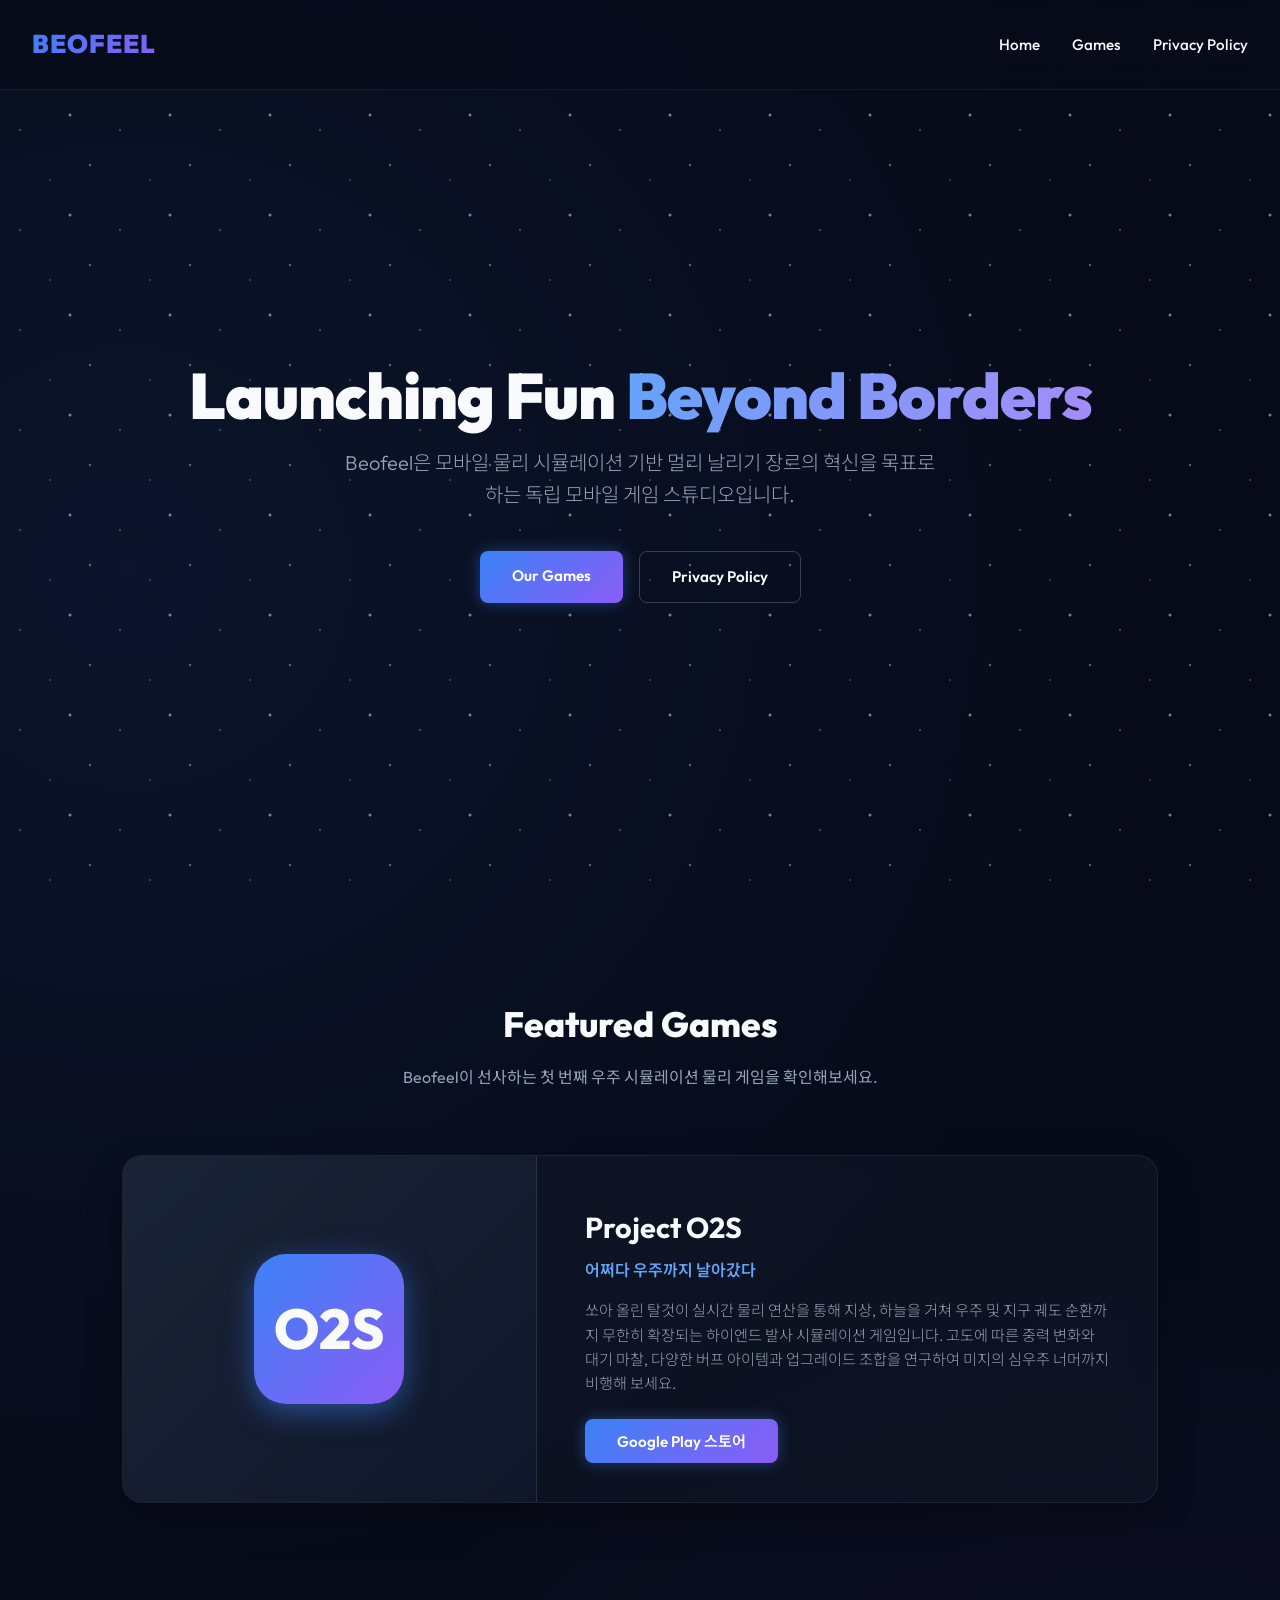
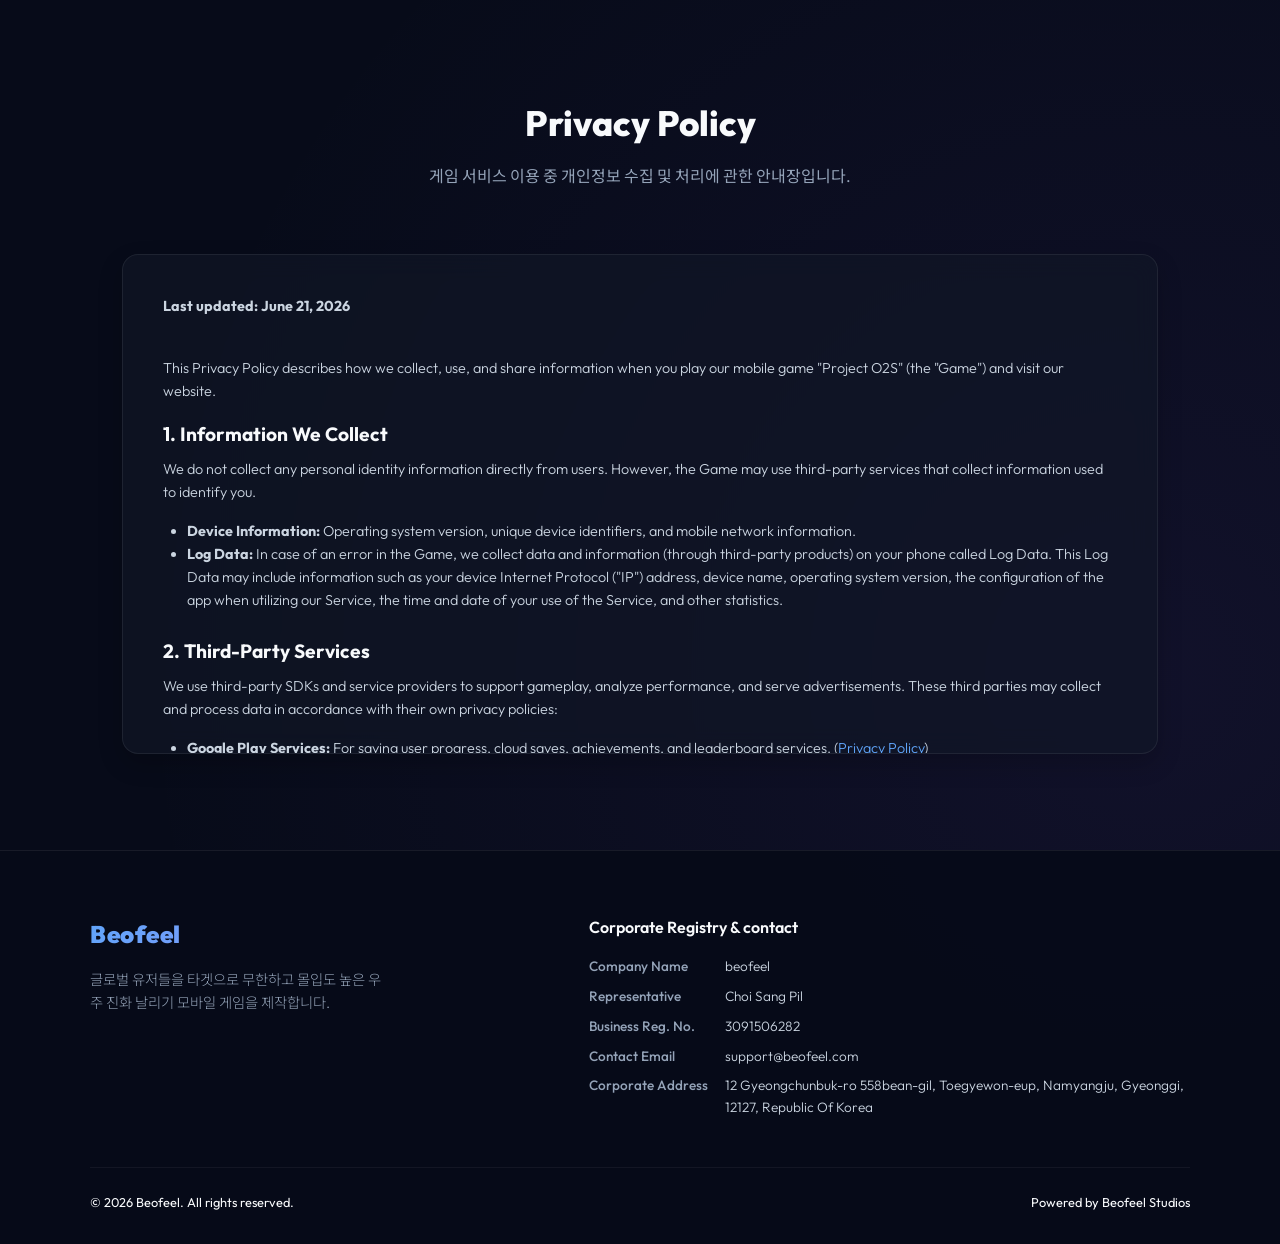
==== index.html @ fdde5805 "Add files via upload" ====
<!DOCTYPE html>
<html lang="ko">

<head>
  <meta charset="UTF-8">
  <meta name="viewport" content="width=device-width, initial-scale=1.0">
  <title>Beofeel - Official Website</title>
  <!-- SEO Meta Tags -->
  <meta name="description"
    content="Beofeel is an independent mobile game development studio creating high-quality, physics-based cosmic launcher games. Flagship game: Project O2S.">
  <meta name="keywords" content="Beofeel, Project O2S, Mobile Games, Indie Game, Space Launcher, Game Development">
  <meta name="author" content="Beofeel">

  <!-- Google Search Console Verification (Replace the content value with your token) -->
  <meta name="google-site-verification" content="2LJLFTv5JJKiCKCqfgZTxU7HLUXXYunIKcqhCmyqXU4" />
  <!-- Fonts: Outfit & Noto Sans KR -->
  <link rel="preconnect" href="https://fonts.googleapis.com">
  <link rel="preconnect" href="https://fonts.gstatic.com" crossorigin>
  <link
    href="https://fonts.googleapis.com/css2?family=Noto+Sans+KR:wght@300;400;500;700&family=Outfit:wght@400;600;700;900&display=swap"
    rel="stylesheet">

  <style>
    :root {
      --bg-dark: #070b19;
      --card-bg: rgba(17, 24, 39, 0.65);
      --accent-primary: #3b82f6;
      --accent-secondary: #8b5cf6;
      --text-white: #f8fafc;
      --text-gray: #94a3b8;
      --neon-glow: 0 0 15px rgba(59, 130, 246, 0.4);
      --border-light: rgba(255, 255, 255, 0.07);
    }

    * {
      box-sizing: border-box;
      margin: 0;
      padding: 0;
    }

    html {
      scroll-behavior: smooth;
    }

    body {
      font-family: 'Outfit', 'Noto Sans KR', sans-serif;
      background-color: var(--bg-dark);
      color: var(--text-white);
      line-height: 1.6;
      overflow-x: hidden;
      background-image:
        radial-gradient(circle at 10% 20%, rgba(59, 130, 246, 0.08) 0%, transparent 40%),
        radial-gradient(circle at 90% 80%, rgba(139, 92, 246, 0.08) 0%, transparent 40%);
    }

    /* Cosmic background star elements */
    .space-background {
      position: fixed;
      top: 0;
      left: 0;
      width: 100%;
      height: 100%;
      z-index: -1;
      opacity: 0.6;
      pointer-events: none;
    }

    .stars {
      background: transparent url('data:image/svg+xml;utf8,<svg xmlns="http://www.w3.org/2000/svg" width="100" height="100" viewBox="0 0 100 100"><circle cx="20" cy="30" r="1" fill="white" opacity="0.5"/><circle cx="70" cy="15" r="1.5" fill="white" opacity="0.8"/><circle cx="50" cy="80" r="1" fill="white" opacity="0.4"/><circle cx="90" cy="65" r="1.2" fill="white" opacity="0.6"/></svg>') repeat;
      width: 100%;
      height: 100%;
      position: absolute;
    }

    /* Navigation Bar */
    nav {
      position: fixed;
      top: 0;
      left: 0;
      width: 100%;
      padding: 1.5rem 2rem;
      display: flex;
      justify-content: space-between;
      align-items: center;
      background: rgba(7, 11, 25, 0.8);
      backdrop-filter: blur(12px);
      border-bottom: 1px solid var(--border-light);
      z-index: 100;
    }

    nav .logo {
      font-size: 1.6rem;
      font-weight: 900;
      letter-spacing: 1px;
      background: linear-gradient(135deg, #3b82f6 0%, #8b5cf6 100%);
      -webkit-background-clip: text;
      -webkit-text-fill-color: transparent;
    }

    nav ul {
      display: flex;
      list-style: none;
      gap: 2rem;
    }

    nav ul a {
      color: var(--text-white);
      text-decoration: none;
      font-size: 0.95rem;
      font-weight: 500;
      transition: color 0.3s ease;
    }

    nav ul a:hover {
      color: var(--accent-primary);
    }

    /* Hero Section */
    section.hero {
      min-height: 100vh;
      display: flex;
      flex-direction: column;
      justify-content: center;
      align-items: center;
      text-align: center;
      padding: 6rem 2rem 2rem 2rem;
      position: relative;
    }

    .hero-title {
      font-size: 4rem;
      font-weight: 900;
      letter-spacing: -1px;
      margin-bottom: 1rem;
      line-height: 1.1;
      animation: fadeInDown 1s ease;
    }

    .hero-title span {
      background: linear-gradient(135deg, #60a5fa 0%, #a78bfa 100%);
      -webkit-background-clip: text;
      -webkit-text-fill-color: transparent;
    }

    .hero-subtitle {
      font-size: 1.25rem;
      color: var(--text-gray);
      max-width: 600px;
      margin-bottom: 2.5rem;
      font-weight: 300;
      animation: fadeInUp 1s ease 0.2s both;
    }

    .hero-buttons {
      display: flex;
      gap: 1rem;
      animation: fadeInUp 1s ease 0.4s both;
    }

    .btn {
      padding: 0.8rem 2rem;
      font-family: inherit;
      font-size: 0.95rem;
      font-weight: 600;
      text-decoration: none;
      border-radius: 8px;
      transition: all 0.3s cubic-bezier(0.4, 0, 0.2, 1);
    }

    .btn-primary {
      background: linear-gradient(135deg, #3b82f6 0%, #8b5cf6 100%);
      color: white;
      box-shadow: var(--neon-glow);
    }

    .btn-primary:hover {
      transform: translateY(-2px);
      box-shadow: 0 0 25px rgba(59, 130, 246, 0.6);
    }

    .btn-secondary {
      background: transparent;
      border: 1px solid rgba(255, 255, 255, 0.2);
      color: var(--text-white);
    }

    .btn-secondary:hover {
      background: rgba(255, 255, 255, 0.05);
      border-color: var(--text-white);
      transform: translateY(-2px);
    }

    /* Content Layout styling */
    .section-container {
      width: 100%;
      max-width: 1100px;
      margin: 0 auto;
      padding: 6rem 2rem;
    }

    .section-header {
      text-align: center;
      margin-bottom: 4rem;
    }

    .section-header h2 {
      font-size: 2.2rem;
      font-weight: 800;
      margin-bottom: 0.8rem;
    }

    .section-header p {
      color: var(--text-gray);
      font-size: 1rem;
    }

    /* Games Section Details */
    .games-grid {
      display: grid;
      grid-template-columns: 1fr;
      gap: 3rem;
    }

    .game-card {
      background: var(--card-bg);
      backdrop-filter: blur(12px);
      border: 1px solid var(--border-light);
      border-radius: 20px;
      overflow: hidden;
      display: flex;
      flex-direction: row;
      box-shadow: 0 15px 35px rgba(0, 0, 0, 0.3);
      transition: transform 0.3s ease;
    }

    .game-card:hover {
      transform: translateY(-5px);
    }

    @media (max-width: 768px) {
      .game-card {
        flex-direction: column;
      }
    }

    .game-image {
      flex: 0 0 40%;
      background: linear-gradient(135deg, rgba(30, 41, 59, 0.8) 0%, rgba(15, 23, 42, 0.9) 100%);
      display: flex;
      justify-content: center;
      align-items: center;
      padding: 3rem;
      position: relative;
      border-right: 1px solid var(--border-light);
    }

    .game-icon-placeholder {
      width: 150px;
      height: 150px;
      background: linear-gradient(135deg, #3b82f6 0%, #8b5cf6 100%);
      border-radius: 32px;
      display: flex;
      justify-content: center;
      align-items: center;
      font-size: 3.5rem;
      font-weight: 800;
      box-shadow: 0 8px 30px rgba(59, 130, 246, 0.5);
    }

    .game-details {
      flex: 1;
      padding: 3rem;
      display: flex;
      flex-direction: column;
      justify-content: center;
    }

    .game-details h3 {
      font-size: 1.8rem;
      font-weight: 700;
      margin-bottom: 0.5rem;
    }

    .game-tagline {
      color: #60a5fa;
      font-weight: 600;
      margin-bottom: 1rem;
    }

    .game-description {
      color: var(--text-gray);
      font-size: 0.95rem;
      margin-bottom: 2rem;
      font-weight: 300;
    }

    /* Privacy Policy Content box */
    .privacy-box {
      background: var(--card-bg);
      backdrop-filter: blur(12px);
      border: 1px solid var(--border-light);
      border-radius: 16px;
      padding: 2.5rem;
      max-height: 500px;
      overflow-y: auto;
      font-family: inherit;
      font-size: 0.9rem;
      color: #cbd5e1;
      box-shadow: 0 10px 25px rgba(0, 0, 0, 0.2);
    }

    .privacy-box h3 {
      font-size: 1.2rem;
      margin: 1.5rem 0 0.5rem 0;
      color: var(--text-white);
    }

    .privacy-box h3:first-of-type {
      margin-top: 0;
    }

    .privacy-box p {
      margin-bottom: 1rem;
      font-weight: 300;
    }

    .privacy-box ul {
      margin: 0 0 1rem 1.5rem;
      font-weight: 300;
    }

    /* Footer / Business Details */
    footer {
      background: rgba(7, 11, 25, 0.95);
      border-top: 1px solid var(--border-light);
      padding: 4rem 2rem 2rem 2rem;
      margin-top: auto;
    }

    .footer-content {
      max-width: 1100px;
      margin: 0 auto;
      display: grid;
      grid-template-columns: 1.5fr 2fr;
      gap: 3rem;
      margin-bottom: 3rem;
    }

    @media (max-width: 768px) {
      .footer-content {
        grid-template-columns: 1fr;
        gap: 2rem;
      }
    }

    .footer-brand h4 {
      font-size: 1.5rem;
      font-weight: 900;
      letter-spacing: 0.5px;
      background: linear-gradient(135deg, #60a5fa 0%, #a78bfa 100%);
      -webkit-background-clip: text;
      -webkit-text-fill-color: transparent;
      margin-bottom: 1rem;
    }

    .footer-brand p {
      color: var(--text-gray);
      font-size: 0.9rem;
      font-weight: 300;
      max-width: 300px;
    }

    .footer-info {
      display: flex;
      flex-direction: column;
      gap: 0.8rem;
    }

    .footer-info h5 {
      font-size: 1rem;
      font-weight: 600;
      color: var(--text-white);
      margin-bottom: 0.2rem;
    }

    .info-grid {
      display: grid;
      grid-template-columns: 120px 1fr;
      gap: 0.5rem 1rem;
      font-size: 0.85rem;
    }

    .info-label {
      color: var(--text-gray);
      font-weight: 500;
    }

    .info-value {
      color: #cbd5e1;
      font-weight: 300;
    }

    .footer-bottom {
      max-width: 1100px;
      margin: 0 auto;
      border-top: 1px solid rgba(255, 255, 255, 0.05);
      padding-top: 1.5rem;
      display: flex;
      justify-content: space-between;
      align-items: center;
      font-size: 0.8rem;
      color: var(--text-muted);
    }

    @media (max-width: 480px) {
      .footer-bottom {
        flex-direction: column;
        gap: 1rem;
        text-align: center;
      }
    }

    /* Keyframe Animations */
    @keyframes fadeInDown {
      from {
        opacity: 0;
        transform: translateY(-20px);
      }

      to {
        opacity: 1;
        transform: translateY(0);
      }
    }

    @keyframes fadeInUp {
      from {
        opacity: 0;
        transform: translateY(20px);
      }

      to {
        opacity: 1;
        transform: translateY(0);
      }
    }
  </style>
</head>

<body>

  <!-- Star Background Layer -->
  <div class="space-background">
    <div class="stars"></div>
  </div>

  <!-- Header Navigation -->
  <nav>
    <div class="logo">BEOFEEL</div>
    <ul>
      <li><a href="#">Home</a></li>
      <li><a href="#games">Games</a></li>
      <li><a href="#privacy">Privacy Policy</a></li>
    </ul>
  </nav>

  <!-- Hero Header -->
  <section class="hero">
    <h2 class="hero-title">Launching Fun <span>Beyond Borders</span></h2>
    <p class="hero-subtitle">Beofeel은 모바일 물리 시뮬레이션 기반 멀리 날리기 장르의 혁신을 목표로 하는 독립 모바일 게임 스튜디오입니다.</p>
    <div class="hero-buttons">
      <a href="#games" class="btn btn-primary">Our Games</a>
      <a href="#privacy" class="btn btn-secondary">Privacy Policy</a>
    </div>
  </section>

  <!-- Section 1: Games Showcase -->
  <section id="games" class="section-container">
    <div class="section-header">
      <h2>Featured Games</h2>
      <p>Beofeel이 선사하는 첫 번째 우주 시뮬레이션 물리 게임을 확인해보세요.</p>
    </div>

    <div class="games-grid">
      <!-- Game Card 1: Project O2S -->
      <div class="game-card">
        <div class="game-image">
          <div class="game-icon-placeholder">O2S</div>
        </div>
        <div class="game-details">
          <h3>Project O2S</h3>
          <p class="game-tagline">어쩌다 우주까지 날아갔다</p>
          <p class="game-description">
            쏘아 올린 탈것이 실시간 물리 연산을 통해 지상, 하늘을 거쳐 우주 및 지구 궤도 순환까지 무한히 확장되는 하이엔드 발사 시뮬레이션 게임입니다. 고도에 따른 중력 변화와 대기 마찰, 다양한 버프
            아이템과 업그레이드 조합을 연구하여 미지의 심우주 너머까지 비행해 보세요.
          </p>
          <div>
            <a href="#" class="btn btn-primary" onclick="alert('정식 출시 심사 중입니다.'); return false;">Google Play 스토어</a>
          </div>
        </div>
      </div>
    </div>
  </section>

  <!-- Section 2: Privacy Policy -->
  <section id="privacy" class="section-container">
    <div class="section-header">
      <h2>Privacy Policy</h2>
      <p>게임 서비스 이용 중 개인정보 수집 및 처리에 관한 안내장입니다.</p>
    </div>

    <div class="privacy-box">
      <p><strong>Last updated: June 21, 2026</strong></p>
      <br>
      <p>This Privacy Policy describes how we collect, use, and share information when you play our mobile game "Project
        O2S" (the "Game") and visit our website.</p>

      <h3>1. Information We Collect</h3>
      <p>We do not collect any personal identity information directly from users. However, the Game may use third-party
        services that collect information used to identify you.</p>
      <ul>
        <li><strong>Device Information:</strong> Operating system version, unique device identifiers, and mobile network
          information.</li>
        <li><strong>Log Data:</strong> In case of an error in the Game, we collect data and information (through
          third-party products) on your phone called Log Data. This Log Data may include information such as your device
          Internet Protocol ("IP") address, device name, operating system version, the configuration of the app when
          utilizing our Service, the time and date of your use of the Service, and other statistics.</li>
      </ul>

      <h3>2. Third-Party Services</h3>
      <p>We use third-party SDKs and service providers to support gameplay, analyze performance, and serve
        advertisements. These third parties may collect and process data in accordance with their own privacy policies:
      </p>
      <ul>
        <li><strong>Google Play Services:</strong> For saving user progress, cloud saves, achievements, and leaderboard
          services. (<a href="https://policies.google.com/privacy" target="_blank" style="color: #60a5fa;">Privacy
            Policy</a>)</li>
        <li><strong>Google AdMob:</strong> For serving relevant advertisements and monetization. AdMob collects device
          advertising identifiers (such as Google Advertising ID) to customize ads. (<a
            href="https://policies.google.com/technologies/ads" target="_blank" style="color: #60a5fa;">Privacy
            Policy</a>)</li>
      </ul>

      <h3>3. Cookies</h3>
      <p>Cookies are files with a small amount of data that are commonly used as anonymous unique identifiers. These are
        sent to your browser from the websites that you visit and are stored on your device's internal memory. The Game
        does not use these "cookies" explicitly. However, the Game may use third-party code and libraries that use
        "cookies" to collect information and improve their services.</p>

      <h3>4. Children’s Privacy</h3>
      <p>These Services do not address anyone under the age of 13. We do not knowingly collect personally identifiable
        information from children under 13 years of age. In the case we discover that a child under 13 has provided us
        with personal information, we immediately delete this from our servers. If you are a parent or guardian and you
        are aware that your child has provided us with personal information, please contact us so that we will be able
        to do the necessary actions.</p>

      <h3>5. Security</h3>
      <p>We value your trust in providing us your Information, thus we are striving to use commercially acceptable means
        of protecting it. But remember that no method of transmission over the internet, or method of electronic storage
        is 100% secure and reliable, and we cannot guarantee its absolute security.</p>

      <h3>6. Changes to This Privacy Policy</h3>
      <p>We may update our Privacy Policy from time to time. Thus, you are advised to review this page periodically for
        any changes. We will notify you of any changes by posting the new Privacy Policy on this page.</p>

      <h3>7. Contact Us</h3>
      <p>If you have any questions or suggestions about our Privacy Policy, do not hesitate to contact us at:</p>
      <p>Email: <strong>support@beofeel.com</strong></p>
    </div>
  </section>

  <!-- Footer containing the verified organization details -->
  <footer>
    <div class="footer-content">
      <div class="footer-brand">
        <h4>Beofeel</h4>
        <p>글로벌 유저들을 타겟으로 무한하고 몰입도 높은 우주 진화 날리기 모바일 게임을 제작합니다.</p>
      </div>
      <div class="footer-info">
        <h5>Corporate Registry & contact</h5>
        <div class="info-grid">
          <div class="info-label">Company Name</div>
          <div class="info-value">beofeel</div>

          <div class="info-label">Representative</div>
          <div class="info-value">Choi Sang Pil</div>

          <div class="info-label">Business Reg. No.</div>
          <div class="info-value">3091506282</div>

          <div class="info-label">Contact Email</div>
          <div class="info-value">support@beofeel.com</div>

          <div class="info-label">Corporate Address</div>
          <div class="info-value">12 Gyeongchunbuk-ro 558bean-gil, Toegyewon-eup, Namyangju, Gyeonggi, 12127, Republic
            Of Korea</div>
        </div>
      </div>
    </div>
    <div class="footer-bottom">
      <p>© 2026 Beofeel. All rights reserved.</p>
      <p>Powered by Beofeel Studios</p>
    </div>
  </footer>

</body>

</html>
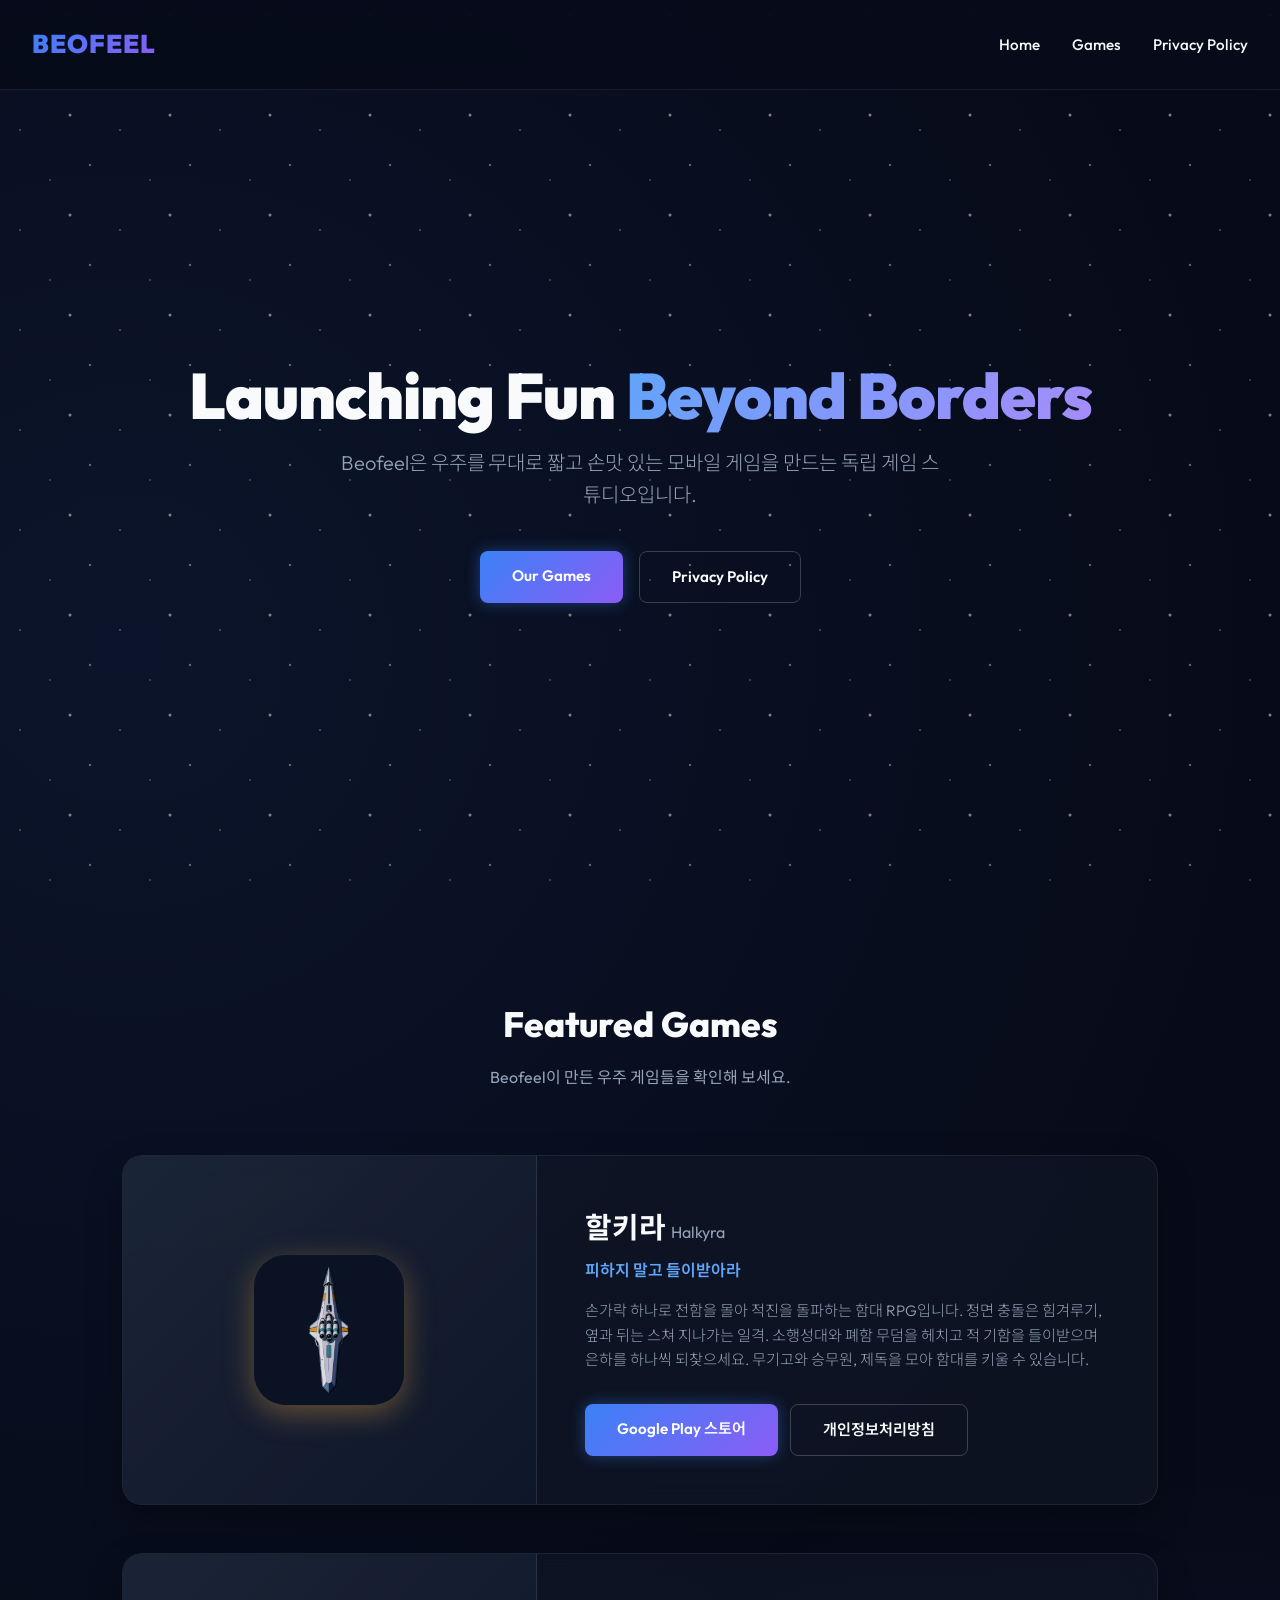
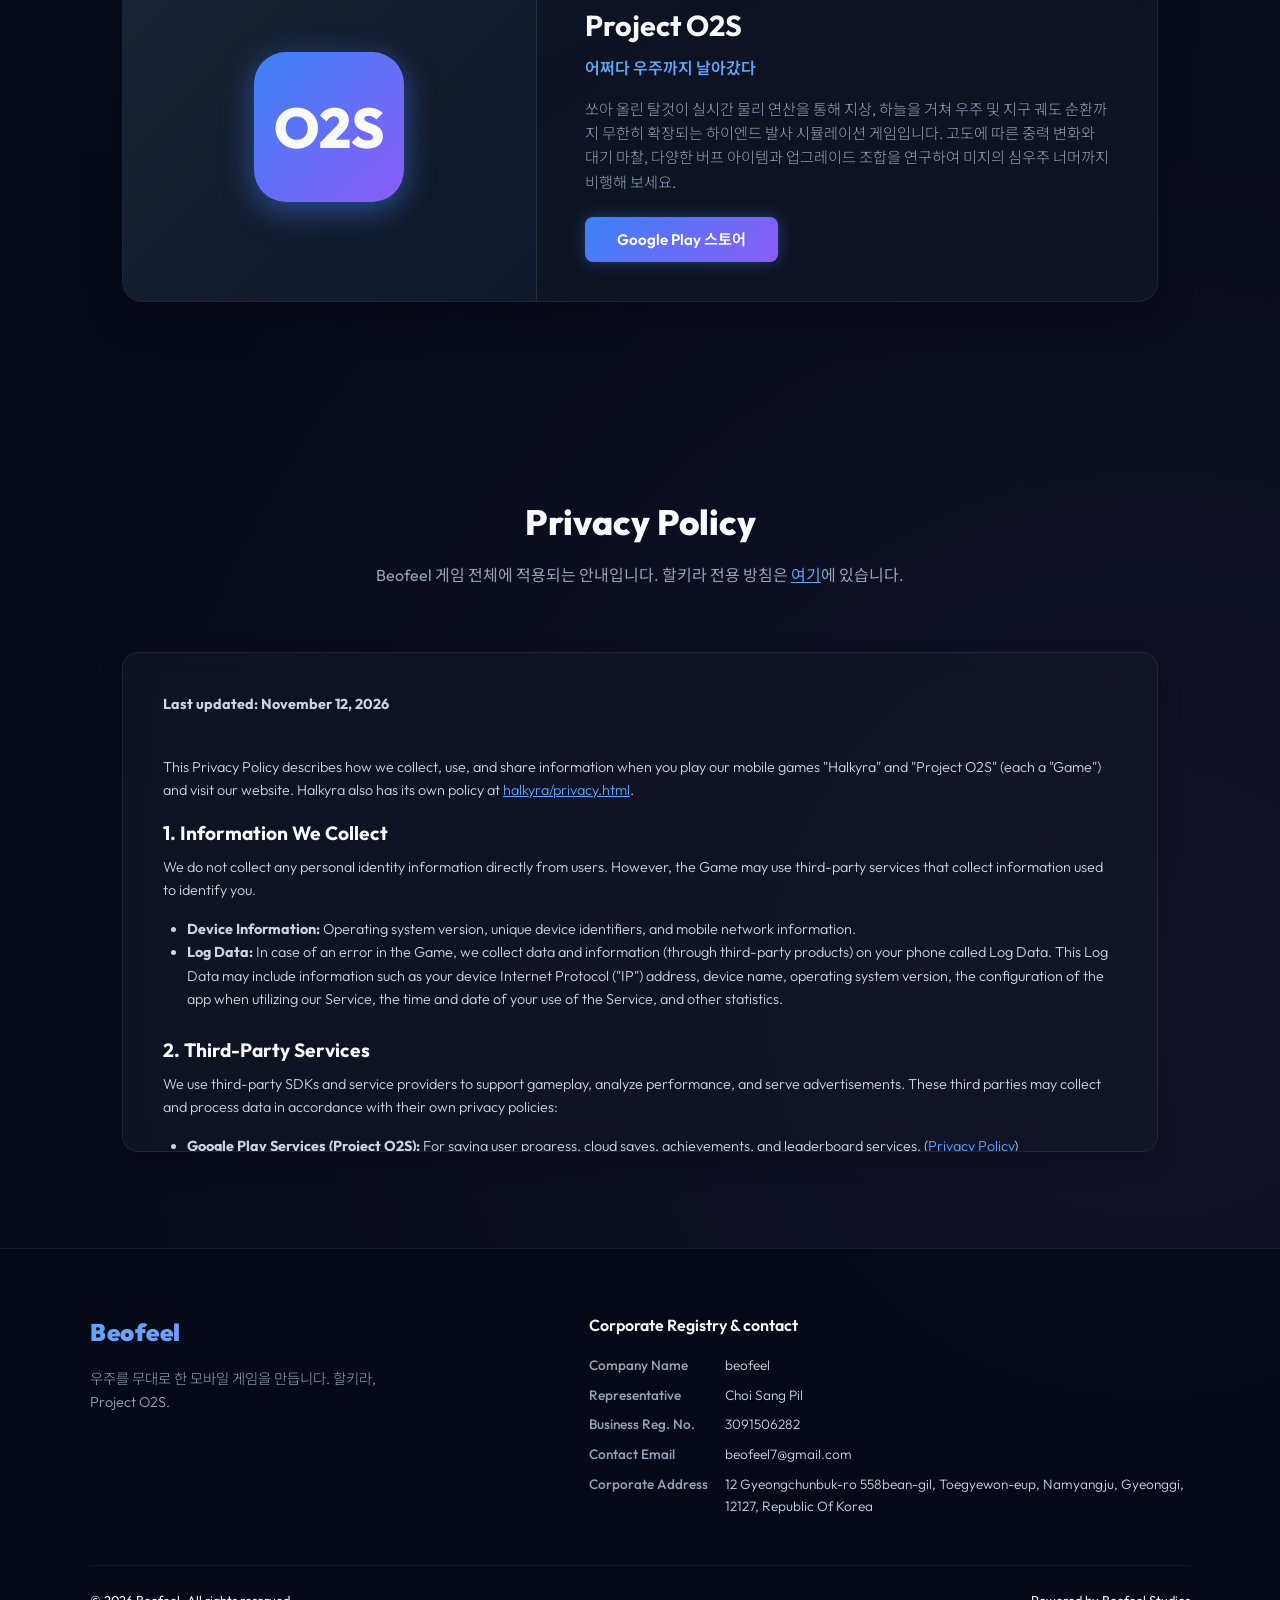
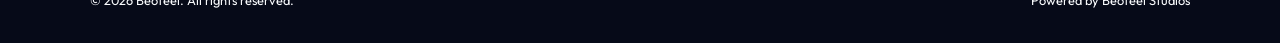
==== commit 39dd1b61: "Add files via upload" ====
--- a/index.html
+++ b/index.html
@@ -1,608 +1,628 @@
-<!DOCTYPE html>
-<html lang="ko">
-
-<head>
-  <meta charset="UTF-8">
-  <meta name="viewport" content="width=device-width, initial-scale=1.0">
-  <title>Beofeel - Official Website</title>
-  <!-- SEO Meta Tags -->
-  <meta name="description"
-    content="Beofeel is an independent mobile game development studio creating high-quality, physics-based cosmic launcher games. Flagship game: Project O2S.">
-  <meta name="keywords" content="Beofeel, Project O2S, Mobile Games, Indie Game, Space Launcher, Game Development">
-  <meta name="author" content="Beofeel">
-
-  <!-- Google Search Console Verification (Replace the content value with your token) -->
-  <meta name="google-site-verification" content="2LJLFTv5JJKiCKCqfgZTxU7HLUXXYunIKcqhCmyqXU4" />
-  <!-- Fonts: Outfit & Noto Sans KR -->
-  <link rel="preconnect" href="https://fonts.googleapis.com">
-  <link rel="preconnect" href="https://fonts.gstatic.com" crossorigin>
-  <link
-    href="https://fonts.googleapis.com/css2?family=Noto+Sans+KR:wght@300;400;500;700&family=Outfit:wght@400;600;700;900&display=swap"
-    rel="stylesheet">
-
-  <style>
-    :root {
-      --bg-dark: #070b19;
-      --card-bg: rgba(17, 24, 39, 0.65);
-      --accent-primary: #3b82f6;
-      --accent-secondary: #8b5cf6;
-      --text-white: #f8fafc;
-      --text-gray: #94a3b8;
-      --neon-glow: 0 0 15px rgba(59, 130, 246, 0.4);
-      --border-light: rgba(255, 255, 255, 0.07);
-    }
-
-    * {
-      box-sizing: border-box;
-      margin: 0;
-      padding: 0;
-    }
-
-    html {
-      scroll-behavior: smooth;
-    }
-
-    body {
-      font-family: 'Outfit', 'Noto Sans KR', sans-serif;
-      background-color: var(--bg-dark);
-      color: var(--text-white);
-      line-height: 1.6;
-      overflow-x: hidden;
-      background-image:
-        radial-gradient(circle at 10% 20%, rgba(59, 130, 246, 0.08) 0%, transparent 40%),
-        radial-gradient(circle at 90% 80%, rgba(139, 92, 246, 0.08) 0%, transparent 40%);
-    }
-
-    /* Cosmic background star elements */
-    .space-background {
-      position: fixed;
-      top: 0;
-      left: 0;
-      width: 100%;
-      height: 100%;
-      z-index: -1;
-      opacity: 0.6;
-      pointer-events: none;
-    }
-
-    .stars {
-      background: transparent url('data:image/svg+xml;utf8,<svg xmlns="http://www.w3.org/2000/svg" width="100" height="100" viewBox="0 0 100 100"><circle cx="20" cy="30" r="1" fill="white" opacity="0.5"/><circle cx="70" cy="15" r="1.5" fill="white" opacity="0.8"/><circle cx="50" cy="80" r="1" fill="white" opacity="0.4"/><circle cx="90" cy="65" r="1.2" fill="white" opacity="0.6"/></svg>') repeat;
-      width: 100%;
-      height: 100%;
-      position: absolute;
-    }
-
-    /* Navigation Bar */
-    nav {
-      position: fixed;
-      top: 0;
-      left: 0;
-      width: 100%;
-      padding: 1.5rem 2rem;
-      display: flex;
-      justify-content: space-between;
-      align-items: center;
-      background: rgba(7, 11, 25, 0.8);
-      backdrop-filter: blur(12px);
-      border-bottom: 1px solid var(--border-light);
-      z-index: 100;
-    }
-
-    nav .logo {
-      font-size: 1.6rem;
-      font-weight: 900;
-      letter-spacing: 1px;
-      background: linear-gradient(135deg, #3b82f6 0%, #8b5cf6 100%);
-      -webkit-background-clip: text;
-      -webkit-text-fill-color: transparent;
-    }
-
-    nav ul {
-      display: flex;
-      list-style: none;
-      gap: 2rem;
-    }
-
-    nav ul a {
-      color: var(--text-white);
-      text-decoration: none;
-      font-size: 0.95rem;
-      font-weight: 500;
-      transition: color 0.3s ease;
-    }
-
-    nav ul a:hover {
-      color: var(--accent-primary);
-    }
-
-    /* Hero Section */
-    section.hero {
-      min-height: 100vh;
-      display: flex;
-      flex-direction: column;
-      justify-content: center;
-      align-items: center;
-      text-align: center;
-      padding: 6rem 2rem 2rem 2rem;
-      position: relative;
-    }
-
-    .hero-title {
-      font-size: 4rem;
-      font-weight: 900;
-      letter-spacing: -1px;
-      margin-bottom: 1rem;
-      line-height: 1.1;
-      animation: fadeInDown 1s ease;
-    }
-
-    .hero-title span {
-      background: linear-gradient(135deg, #60a5fa 0%, #a78bfa 100%);
-      -webkit-background-clip: text;
-      -webkit-text-fill-color: transparent;
-    }
-
-    .hero-subtitle {
-      font-size: 1.25rem;
-      color: var(--text-gray);
-      max-width: 600px;
-      margin-bottom: 2.5rem;
-      font-weight: 300;
-      animation: fadeInUp 1s ease 0.2s both;
-    }
-
-    .hero-buttons {
-      display: flex;
-      gap: 1rem;
-      animation: fadeInUp 1s ease 0.4s both;
-    }
-
-    .btn {
-      padding: 0.8rem 2rem;
-      font-family: inherit;
-      font-size: 0.95rem;
-      font-weight: 600;
-      text-decoration: none;
-      border-radius: 8px;
-      transition: all 0.3s cubic-bezier(0.4, 0, 0.2, 1);
-    }
-
-    .btn-primary {
-      background: linear-gradient(135deg, #3b82f6 0%, #8b5cf6 100%);
-      color: white;
-      box-shadow: var(--neon-glow);
-    }
-
-    .btn-primary:hover {
-      transform: translateY(-2px);
-      box-shadow: 0 0 25px rgba(59, 130, 246, 0.6);
-    }
-
-    .btn-secondary {
-      background: transparent;
-      border: 1px solid rgba(255, 255, 255, 0.2);
-      color: var(--text-white);
-    }
-
-    .btn-secondary:hover {
-      background: rgba(255, 255, 255, 0.05);
-      border-color: var(--text-white);
-      transform: translateY(-2px);
-    }
-
-    /* Content Layout styling */
-    .section-container {
-      width: 100%;
-      max-width: 1100px;
-      margin: 0 auto;
-      padding: 6rem 2rem;
-    }
-
-    .section-header {
-      text-align: center;
-      margin-bottom: 4rem;
-    }
-
-    .section-header h2 {
-      font-size: 2.2rem;
-      font-weight: 800;
-      margin-bottom: 0.8rem;
-    }
-
-    .section-header p {
-      color: var(--text-gray);
-      font-size: 1rem;
-    }
-
-    /* Games Section Details */
-    .games-grid {
-      display: grid;
-      grid-template-columns: 1fr;
-      gap: 3rem;
-    }
-
-    .game-card {
-      background: var(--card-bg);
-      backdrop-filter: blur(12px);
-      border: 1px solid var(--border-light);
-      border-radius: 20px;
-      overflow: hidden;
-      display: flex;
-      flex-direction: row;
-      box-shadow: 0 15px 35px rgba(0, 0, 0, 0.3);
-      transition: transform 0.3s ease;
-    }
-
-    .game-card:hover {
-      transform: translateY(-5px);
-    }
-
-    @media (max-width: 768px) {
-      .game-card {
-        flex-direction: column;
-      }
-    }
-
-    .game-image {
-      flex: 0 0 40%;
-      background: linear-gradient(135deg, rgba(30, 41, 59, 0.8) 0%, rgba(15, 23, 42, 0.9) 100%);
-      display: flex;
-      justify-content: center;
-      align-items: center;
-      padding: 3rem;
-      position: relative;
-      border-right: 1px solid var(--border-light);
-    }
-
-    .game-icon-placeholder {
-      width: 150px;
-      height: 150px;
-      background: linear-gradient(135deg, #3b82f6 0%, #8b5cf6 100%);
-      border-radius: 32px;
-      display: flex;
-      justify-content: center;
-      align-items: center;
-      font-size: 3.5rem;
-      font-weight: 800;
-      box-shadow: 0 8px 30px rgba(59, 130, 246, 0.5);
-    }
-
-    .game-details {
-      flex: 1;
-      padding: 3rem;
-      display: flex;
-      flex-direction: column;
-      justify-content: center;
-    }
-
-    .game-details h3 {
-      font-size: 1.8rem;
-      font-weight: 700;
-      margin-bottom: 0.5rem;
-    }
-
-    .game-tagline {
-      color: #60a5fa;
-      font-weight: 600;
-      margin-bottom: 1rem;
-    }
-
-    .game-description {
-      color: var(--text-gray);
-      font-size: 0.95rem;
-      margin-bottom: 2rem;
-      font-weight: 300;
-    }
-
-    /* Privacy Policy Content box */
-    .privacy-box {
-      background: var(--card-bg);
-      backdrop-filter: blur(12px);
-      border: 1px solid var(--border-light);
-      border-radius: 16px;
-      padding: 2.5rem;
-      max-height: 500px;
-      overflow-y: auto;
-      font-family: inherit;
-      font-size: 0.9rem;
-      color: #cbd5e1;
-      box-shadow: 0 10px 25px rgba(0, 0, 0, 0.2);
-    }
-
-    .privacy-box h3 {
-      font-size: 1.2rem;
-      margin: 1.5rem 0 0.5rem 0;
-      color: var(--text-white);
-    }
-
-    .privacy-box h3:first-of-type {
-      margin-top: 0;
-    }
-
-    .privacy-box p {
-      margin-bottom: 1rem;
-      font-weight: 300;
-    }
-
-    .privacy-box ul {
-      margin: 0 0 1rem 1.5rem;
-      font-weight: 300;
-    }
-
-    /* Footer / Business Details */
-    footer {
-      background: rgba(7, 11, 25, 0.95);
-      border-top: 1px solid var(--border-light);
-      padding: 4rem 2rem 2rem 2rem;
-      margin-top: auto;
-    }
-
-    .footer-content {
-      max-width: 1100px;
-      margin: 0 auto;
-      display: grid;
-      grid-template-columns: 1.5fr 2fr;
-      gap: 3rem;
-      margin-bottom: 3rem;
-    }
-
-    @media (max-width: 768px) {
-      .footer-content {
-        grid-template-columns: 1fr;
-        gap: 2rem;
-      }
-    }
-
-    .footer-brand h4 {
-      font-size: 1.5rem;
-      font-weight: 900;
-      letter-spacing: 0.5px;
-      background: linear-gradient(135deg, #60a5fa 0%, #a78bfa 100%);
-      -webkit-background-clip: text;
-      -webkit-text-fill-color: transparent;
-      margin-bottom: 1rem;
-    }
-
-    .footer-brand p {
-      color: var(--text-gray);
-      font-size: 0.9rem;
-      font-weight: 300;
-      max-width: 300px;
-    }
-
-    .footer-info {
-      display: flex;
-      flex-direction: column;
-      gap: 0.8rem;
-    }
-
-    .footer-info h5 {
-      font-size: 1rem;
-      font-weight: 600;
-      color: var(--text-white);
-      margin-bottom: 0.2rem;
-    }
-
-    .info-grid {
-      display: grid;
-      grid-template-columns: 120px 1fr;
-      gap: 0.5rem 1rem;
-      font-size: 0.85rem;
-    }
-
-    .info-label {
-      color: var(--text-gray);
-      font-weight: 500;
-    }
-
-    .info-value {
-      color: #cbd5e1;
-      font-weight: 300;
-    }
-
-    .footer-bottom {
-      max-width: 1100px;
-      margin: 0 auto;
-      border-top: 1px solid rgba(255, 255, 255, 0.05);
-      padding-top: 1.5rem;
-      display: flex;
-      justify-content: space-between;
-      align-items: center;
-      font-size: 0.8rem;
-      color: var(--text-muted);
-    }
-
-    @media (max-width: 480px) {
-      .footer-bottom {
-        flex-direction: column;
-        gap: 1rem;
-        text-align: center;
-      }
-    }
-
-    /* Keyframe Animations */
-    @keyframes fadeInDown {
-      from {
-        opacity: 0;
-        transform: translateY(-20px);
-      }
-
-      to {
-        opacity: 1;
-        transform: translateY(0);
-      }
-    }
-
-    @keyframes fadeInUp {
-      from {
-        opacity: 0;
-        transform: translateY(20px);
-      }
-
-      to {
-        opacity: 1;
-        transform: translateY(0);
-      }
-    }
-  </style>
-</head>
-
-<body>
-
-  <!-- Star Background Layer -->
-  <div class="space-background">
-    <div class="stars"></div>
-  </div>
-
-  <!-- Header Navigation -->
-  <nav>
-    <div class="logo">BEOFEEL</div>
-    <ul>
-      <li><a href="#">Home</a></li>
-      <li><a href="#games">Games</a></li>
-      <li><a href="#privacy">Privacy Policy</a></li>
-    </ul>
-  </nav>
-
-  <!-- Hero Header -->
-  <section class="hero">
-    <h2 class="hero-title">Launching Fun <span>Beyond Borders</span></h2>
-    <p class="hero-subtitle">Beofeel은 모바일 물리 시뮬레이션 기반 멀리 날리기 장르의 혁신을 목표로 하는 독립 모바일 게임 스튜디오입니다.</p>
-    <div class="hero-buttons">
-      <a href="#games" class="btn btn-primary">Our Games</a>
-      <a href="#privacy" class="btn btn-secondary">Privacy Policy</a>
-    </div>
-  </section>
-
-  <!-- Section 1: Games Showcase -->
-  <section id="games" class="section-container">
-    <div class="section-header">
-      <h2>Featured Games</h2>
-      <p>Beofeel이 선사하는 첫 번째 우주 시뮬레이션 물리 게임을 확인해보세요.</p>
-    </div>
-
-    <div class="games-grid">
-      <!-- Game Card 1: Project O2S -->
-      <div class="game-card">
-        <div class="game-image">
-          <div class="game-icon-placeholder">O2S</div>
-        </div>
-        <div class="game-details">
-          <h3>Project O2S</h3>
-          <p class="game-tagline">어쩌다 우주까지 날아갔다</p>
-          <p class="game-description">
-            쏘아 올린 탈것이 실시간 물리 연산을 통해 지상, 하늘을 거쳐 우주 및 지구 궤도 순환까지 무한히 확장되는 하이엔드 발사 시뮬레이션 게임입니다. 고도에 따른 중력 변화와 대기 마찰, 다양한 버프
-            아이템과 업그레이드 조합을 연구하여 미지의 심우주 너머까지 비행해 보세요.
-          </p>
-          <div>
-            <a href="#" class="btn btn-primary" onclick="alert('정식 출시 심사 중입니다.'); return false;">Google Play 스토어</a>
-          </div>
-        </div>
-      </div>
-    </div>
-  </section>
-
-  <!-- Section 2: Privacy Policy -->
-  <section id="privacy" class="section-container">
-    <div class="section-header">
-      <h2>Privacy Policy</h2>
-      <p>게임 서비스 이용 중 개인정보 수집 및 처리에 관한 안내장입니다.</p>
-    </div>
-
-    <div class="privacy-box">
-      <p><strong>Last updated: June 21, 2026</strong></p>
-      <br>
-      <p>This Privacy Policy describes how we collect, use, and share information when you play our mobile game "Project
-        O2S" (the "Game") and visit our website.</p>
-
-      <h3>1. Information We Collect</h3>
-      <p>We do not collect any personal identity information directly from users. However, the Game may use third-party
-        services that collect information used to identify you.</p>
-      <ul>
-        <li><strong>Device Information:</strong> Operating system version, unique device identifiers, and mobile network
-          information.</li>
-        <li><strong>Log Data:</strong> In case of an error in the Game, we collect data and information (through
-          third-party products) on your phone called Log Data. This Log Data may include information such as your device
-          Internet Protocol ("IP") address, device name, operating system version, the configuration of the app when
-          utilizing our Service, the time and date of your use of the Service, and other statistics.</li>
-      </ul>
-
-      <h3>2. Third-Party Services</h3>
-      <p>We use third-party SDKs and service providers to support gameplay, analyze performance, and serve
-        advertisements. These third parties may collect and process data in accordance with their own privacy policies:
-      </p>
-      <ul>
-        <li><strong>Google Play Services:</strong> For saving user progress, cloud saves, achievements, and leaderboard
-          services. (<a href="https://policies.google.com/privacy" target="_blank" style="color: #60a5fa;">Privacy
-            Policy</a>)</li>
-        <li><strong>Google AdMob:</strong> For serving relevant advertisements and monetization. AdMob collects device
-          advertising identifiers (such as Google Advertising ID) to customize ads. (<a
-            href="https://policies.google.com/technologies/ads" target="_blank" style="color: #60a5fa;">Privacy
-            Policy</a>)</li>
-      </ul>
-
-      <h3>3. Cookies</h3>
-      <p>Cookies are files with a small amount of data that are commonly used as anonymous unique identifiers. These are
-        sent to your browser from the websites that you visit and are stored on your device's internal memory. The Game
-        does not use these "cookies" explicitly. However, the Game may use third-party code and libraries that use
-        "cookies" to collect information and improve their services.</p>
-
-      <h3>4. Children’s Privacy</h3>
-      <p>These Services do not address anyone under the age of 13. We do not knowingly collect personally identifiable
-        information from children under 13 years of age. In the case we discover that a child under 13 has provided us
-        with personal information, we immediately delete this from our servers. If you are a parent or guardian and you
-        are aware that your child has provided us with personal information, please contact us so that we will be able
-        to do the necessary actions.</p>
-
-      <h3>5. Security</h3>
-      <p>We value your trust in providing us your Information, thus we are striving to use commercially acceptable means
-        of protecting it. But remember that no method of transmission over the internet, or method of electronic storage
-        is 100% secure and reliable, and we cannot guarantee its absolute security.</p>
-
-      <h3>6. Changes to This Privacy Policy</h3>
-      <p>We may update our Privacy Policy from time to time. Thus, you are advised to review this page periodically for
-        any changes. We will notify you of any changes by posting the new Privacy Policy on this page.</p>
-
-      <h3>7. Contact Us</h3>
-      <p>If you have any questions or suggestions about our Privacy Policy, do not hesitate to contact us at:</p>
-      <p>Email: <strong>support@beofeel.com</strong></p>
-    </div>
-  </section>
-
-  <!-- Footer containing the verified organization details -->
-  <footer>
-    <div class="footer-content">
-      <div class="footer-brand">
-        <h4>Beofeel</h4>
-        <p>글로벌 유저들을 타겟으로 무한하고 몰입도 높은 우주 진화 날리기 모바일 게임을 제작합니다.</p>
-      </div>
-      <div class="footer-info">
-        <h5>Corporate Registry & contact</h5>
-        <div class="info-grid">
-          <div class="info-label">Company Name</div>
-          <div class="info-value">beofeel</div>
-
-          <div class="info-label">Representative</div>
-          <div class="info-value">Choi Sang Pil</div>
-
-          <div class="info-label">Business Reg. No.</div>
-          <div class="info-value">3091506282</div>
-
-          <div class="info-label">Contact Email</div>
-          <div class="info-value">support@beofeel.com</div>
-
-          <div class="info-label">Corporate Address</div>
-          <div class="info-value">12 Gyeongchunbuk-ro 558bean-gil, Toegyewon-eup, Namyangju, Gyeonggi, 12127, Republic
-            Of Korea</div>
-        </div>
-      </div>
-    </div>
-    <div class="footer-bottom">
-      <p>© 2026 Beofeel. All rights reserved.</p>
-      <p>Powered by Beofeel Studios</p>
-    </div>
-  </footer>
-
-</body>
-
+<!DOCTYPE html>
+<html lang="ko">
+
+<head>
+  <meta charset="UTF-8">
+  <meta name="viewport" content="width=device-width, initial-scale=1.0">
+  <title>Beofeel - Official Website</title>
+  <!-- SEO Meta Tags -->
+  <meta name="description"
+    content="Beofeel is an independent mobile game studio making space games: Halkyra (fleet ramming RPG) and Project O2S (cosmic launcher).">
+  <meta name="keywords" content="Beofeel, Halkyra, 할키라, Project O2S, Mobile Games, Indie Game, Space Game, Game Development">
+  <meta name="author" content="Beofeel">
+
+  <!-- Google Search Console Verification (Replace the content value with your token) -->
+  <meta name="google-site-verification" content="2LJLFTv5JJKiCKCqfgZTxU7HLUXXYunIKcqhCmyqXU4" />
+  <!-- Fonts: Outfit & Noto Sans KR -->
+  <link rel="preconnect" href="https://fonts.googleapis.com">
+  <link rel="preconnect" href="https://fonts.gstatic.com" crossorigin>
+  <link
+    href="https://fonts.googleapis.com/css2?family=Noto+Sans+KR:wght@300;400;500;700&family=Outfit:wght@400;600;700;900&display=swap"
+    rel="stylesheet">
+
+  <style>
+    :root {
+      --bg-dark: #070b19;
+      --card-bg: rgba(17, 24, 39, 0.65);
+      --accent-primary: #3b82f6;
+      --accent-secondary: #8b5cf6;
+      --text-white: #f8fafc;
+      --text-gray: #94a3b8;
+      --neon-glow: 0 0 15px rgba(59, 130, 246, 0.4);
+      --border-light: rgba(255, 255, 255, 0.07);
+    }
+
+    * {
+      box-sizing: border-box;
+      margin: 0;
+      padding: 0;
+    }
+
+    html {
+      scroll-behavior: smooth;
+    }
+
+    body {
+      font-family: 'Outfit', 'Noto Sans KR', sans-serif;
+      background-color: var(--bg-dark);
+      color: var(--text-white);
+      line-height: 1.6;
+      overflow-x: hidden;
+      background-image:
+        radial-gradient(circle at 10% 20%, rgba(59, 130, 246, 0.08) 0%, transparent 40%),
+        radial-gradient(circle at 90% 80%, rgba(139, 92, 246, 0.08) 0%, transparent 40%);
+    }
+
+    /* Cosmic background star elements */
+    .space-background {
+      position: fixed;
+      top: 0;
+      left: 0;
+      width: 100%;
+      height: 100%;
+      z-index: -1;
+      opacity: 0.6;
+      pointer-events: none;
+    }
+
+    .stars {
+      background: transparent url('data:image/svg+xml;utf8,<svg xmlns="http://www.w3.org/2000/svg" width="100" height="100" viewBox="0 0 100 100"><circle cx="20" cy="30" r="1" fill="white" opacity="0.5"/><circle cx="70" cy="15" r="1.5" fill="white" opacity="0.8"/><circle cx="50" cy="80" r="1" fill="white" opacity="0.4"/><circle cx="90" cy="65" r="1.2" fill="white" opacity="0.6"/></svg>') repeat;
+      width: 100%;
+      height: 100%;
+      position: absolute;
+    }
+
+    /* Navigation Bar */
+    nav {
+      position: fixed;
+      top: 0;
+      left: 0;
+      width: 100%;
+      padding: 1.5rem 2rem;
+      display: flex;
+      justify-content: space-between;
+      align-items: center;
+      background: rgba(7, 11, 25, 0.8);
+      backdrop-filter: blur(12px);
+      border-bottom: 1px solid var(--border-light);
+      z-index: 100;
+    }
+
+    nav .logo {
+      font-size: 1.6rem;
+      font-weight: 900;
+      letter-spacing: 1px;
+      background: linear-gradient(135deg, #3b82f6 0%, #8b5cf6 100%);
+      -webkit-background-clip: text;
+      -webkit-text-fill-color: transparent;
+    }
+
+    nav ul {
+      display: flex;
+      list-style: none;
+      gap: 2rem;
+    }
+
+    nav ul a {
+      color: var(--text-white);
+      text-decoration: none;
+      font-size: 0.95rem;
+      font-weight: 500;
+      transition: color 0.3s ease;
+    }
+
+    nav ul a:hover {
+      color: var(--accent-primary);
+    }
+
+    /* Hero Section */
+    section.hero {
+      min-height: 100vh;
+      display: flex;
+      flex-direction: column;
+      justify-content: center;
+      align-items: center;
+      text-align: center;
+      padding: 6rem 2rem 2rem 2rem;
+      position: relative;
+    }
+
+    .hero-title {
+      font-size: 4rem;
+      font-weight: 900;
+      letter-spacing: -1px;
+      margin-bottom: 1rem;
+      line-height: 1.1;
+      animation: fadeInDown 1s ease;
+    }
+
+    .hero-title span {
+      background: linear-gradient(135deg, #60a5fa 0%, #a78bfa 100%);
+      -webkit-background-clip: text;
+      -webkit-text-fill-color: transparent;
+    }
+
+    .hero-subtitle {
+      font-size: 1.25rem;
+      color: var(--text-gray);
+      max-width: 600px;
+      margin-bottom: 2.5rem;
+      font-weight: 300;
+      animation: fadeInUp 1s ease 0.2s both;
+    }
+
+    .hero-buttons {
+      display: flex;
+      gap: 1rem;
+      animation: fadeInUp 1s ease 0.4s both;
+    }
+
+    .btn {
+      padding: 0.8rem 2rem;
+      font-family: inherit;
+      font-size: 0.95rem;
+      font-weight: 600;
+      text-decoration: none;
+      border-radius: 8px;
+      transition: all 0.3s cubic-bezier(0.4, 0, 0.2, 1);
+    }
+
+    .btn-primary {
+      background: linear-gradient(135deg, #3b82f6 0%, #8b5cf6 100%);
+      color: white;
+      box-shadow: var(--neon-glow);
+    }
+
+    .btn-primary:hover {
+      transform: translateY(-2px);
+      box-shadow: 0 0 25px rgba(59, 130, 246, 0.6);
+    }
+
+    .btn-secondary {
+      background: transparent;
+      border: 1px solid rgba(255, 255, 255, 0.2);
+      color: var(--text-white);
+    }
+
+    .btn-secondary:hover {
+      background: rgba(255, 255, 255, 0.05);
+      border-color: var(--text-white);
+      transform: translateY(-2px);
+    }
+
+    /* Content Layout styling */
+    .section-container {
+      width: 100%;
+      max-width: 1100px;
+      margin: 0 auto;
+      padding: 6rem 2rem;
+    }
+
+    .section-header {
+      text-align: center;
+      margin-bottom: 4rem;
+    }
+
+    .section-header h2 {
+      font-size: 2.2rem;
+      font-weight: 800;
+      margin-bottom: 0.8rem;
+    }
+
+    .section-header p {
+      color: var(--text-gray);
+      font-size: 1rem;
+    }
+
+    /* Games Section Details */
+    .games-grid {
+      display: grid;
+      grid-template-columns: 1fr;
+      gap: 3rem;
+    }
+
+    .game-card {
+      background: var(--card-bg);
+      backdrop-filter: blur(12px);
+      border: 1px solid var(--border-light);
+      border-radius: 20px;
+      overflow: hidden;
+      display: flex;
+      flex-direction: row;
+      box-shadow: 0 15px 35px rgba(0, 0, 0, 0.3);
+      transition: transform 0.3s ease;
+    }
+
+    .game-card:hover {
+      transform: translateY(-5px);
+    }
+
+    @media (max-width: 768px) {
+      .game-card {
+        flex-direction: column;
+      }
+    }
+
+    .game-image {
+      flex: 0 0 40%;
+      background: linear-gradient(135deg, rgba(30, 41, 59, 0.8) 0%, rgba(15, 23, 42, 0.9) 100%);
+      display: flex;
+      justify-content: center;
+      align-items: center;
+      padding: 3rem;
+      position: relative;
+      border-right: 1px solid var(--border-light);
+    }
+
+    .game-icon-placeholder {
+      width: 150px;
+      height: 150px;
+      background: linear-gradient(135deg, #3b82f6 0%, #8b5cf6 100%);
+      border-radius: 32px;
+      display: flex;
+      justify-content: center;
+      align-items: center;
+      font-size: 3.5rem;
+      font-weight: 800;
+      box-shadow: 0 8px 30px rgba(59, 130, 246, 0.5);
+    }
+
+    .game-details {
+      flex: 1;
+      padding: 3rem;
+      display: flex;
+      flex-direction: column;
+      justify-content: center;
+    }
+
+    .game-details h3 {
+      font-size: 1.8rem;
+      font-weight: 700;
+      margin-bottom: 0.5rem;
+    }
+
+    .game-tagline {
+      color: #60a5fa;
+      font-weight: 600;
+      margin-bottom: 1rem;
+    }
+
+    .game-description {
+      color: var(--text-gray);
+      font-size: 0.95rem;
+      margin-bottom: 2rem;
+      font-weight: 300;
+    }
+
+    /* Privacy Policy Content box */
+    .privacy-box {
+      background: var(--card-bg);
+      backdrop-filter: blur(12px);
+      border: 1px solid var(--border-light);
+      border-radius: 16px;
+      padding: 2.5rem;
+      max-height: 500px;
+      overflow-y: auto;
+      font-family: inherit;
+      font-size: 0.9rem;
+      color: #cbd5e1;
+      box-shadow: 0 10px 25px rgba(0, 0, 0, 0.2);
+    }
+
+    .privacy-box h3 {
+      font-size: 1.2rem;
+      margin: 1.5rem 0 0.5rem 0;
+      color: var(--text-white);
+    }
+
+    .privacy-box h3:first-of-type {
+      margin-top: 0;
+    }
+
+    .privacy-box p {
+      margin-bottom: 1rem;
+      font-weight: 300;
+    }
+
+    .privacy-box ul {
+      margin: 0 0 1rem 1.5rem;
+      font-weight: 300;
+    }
+
+    /* Footer / Business Details */
+    footer {
+      background: rgba(7, 11, 25, 0.95);
+      border-top: 1px solid var(--border-light);
+      padding: 4rem 2rem 2rem 2rem;
+      margin-top: auto;
+    }
+
+    .footer-content {
+      max-width: 1100px;
+      margin: 0 auto;
+      display: grid;
+      grid-template-columns: 1.5fr 2fr;
+      gap: 3rem;
+      margin-bottom: 3rem;
+    }
+
+    @media (max-width: 768px) {
+      .footer-content {
+        grid-template-columns: 1fr;
+        gap: 2rem;
+      }
+    }
+
+    .footer-brand h4 {
+      font-size: 1.5rem;
+      font-weight: 900;
+      letter-spacing: 0.5px;
+      background: linear-gradient(135deg, #60a5fa 0%, #a78bfa 100%);
+      -webkit-background-clip: text;
+      -webkit-text-fill-color: transparent;
+      margin-bottom: 1rem;
+    }
+
+    .footer-brand p {
+      color: var(--text-gray);
+      font-size: 0.9rem;
+      font-weight: 300;
+      max-width: 300px;
+    }
+
+    .footer-info {
+      display: flex;
+      flex-direction: column;
+      gap: 0.8rem;
+    }
+
+    .footer-info h5 {
+      font-size: 1rem;
+      font-weight: 600;
+      color: var(--text-white);
+      margin-bottom: 0.2rem;
+    }
+
+    .info-grid {
+      display: grid;
+      grid-template-columns: 120px 1fr;
+      gap: 0.5rem 1rem;
+      font-size: 0.85rem;
+    }
+
+    .info-label {
+      color: var(--text-gray);
+      font-weight: 500;
+    }
+
+    .info-value {
+      color: #cbd5e1;
+      font-weight: 300;
+    }
+
+    .footer-bottom {
+      max-width: 1100px;
+      margin: 0 auto;
+      border-top: 1px solid rgba(255, 255, 255, 0.05);
+      padding-top: 1.5rem;
+      display: flex;
+      justify-content: space-between;
+      align-items: center;
+      font-size: 0.8rem;
+      color: var(--text-muted);
+    }
+
+    @media (max-width: 480px) {
+      .footer-bottom {
+        flex-direction: column;
+        gap: 1rem;
+        text-align: center;
+      }
+    }
+
+    /* Keyframe Animations */
+    @keyframes fadeInDown {
+      from {
+        opacity: 0;
+        transform: translateY(-20px);
+      }
+
+      to {
+        opacity: 1;
+        transform: translateY(0);
+      }
+    }
+
+    @keyframes fadeInUp {
+      from {
+        opacity: 0;
+        transform: translateY(20px);
+      }
+
+      to {
+        opacity: 1;
+        transform: translateY(0);
+      }
+    }
+  </style>
+</head>
+
+<body>
+
+  <!-- Star Background Layer -->
+  <div class="space-background">
+    <div class="stars"></div>
+  </div>
+
+  <!-- Header Navigation -->
+  <nav>
+    <div class="logo">BEOFEEL</div>
+    <ul>
+      <li><a href="#">Home</a></li>
+      <li><a href="#games">Games</a></li>
+      <li><a href="#privacy">Privacy Policy</a></li>
+    </ul>
+  </nav>
+
+  <!-- Hero Header -->
+  <section class="hero">
+    <h2 class="hero-title">Launching Fun <span>Beyond Borders</span></h2>
+    <p class="hero-subtitle">Beofeel은 우주를 무대로 짧고 손맛 있는 모바일 게임을 만드는 독립 게임 스튜디오입니다.</p>
+    <div class="hero-buttons">
+      <a href="#games" class="btn btn-primary">Our Games</a>
+      <a href="#privacy" class="btn btn-secondary">Privacy Policy</a>
+    </div>
+  </section>
+
+  <!-- Section 1: Games Showcase -->
+  <section id="games" class="section-container">
+    <div class="section-header">
+      <h2>Featured Games</h2>
+      <p>Beofeel이 만든 우주 게임들을 확인해 보세요.</p>
+    </div>
+
+    <div class="games-grid">
+      <!-- Game Card: Halkyra -->
+      <div class="game-card">
+        <div class="game-image">
+          <img src="halkyra/icon.png" alt="할키라 아이콘" width="150" height="150" style="border-radius: 32px; box-shadow: 0 8px 30px rgba(255, 180, 70, 0.35);">
+        </div>
+        <div class="game-details">
+          <h3>할키라 <span style="font-size: 1rem; color: var(--text-gray); font-weight: 400;">Halkyra</span></h3>
+          <p class="game-tagline">피하지 말고 들이받아라</p>
+          <p class="game-description">
+            손가락 하나로 전함을 몰아 적진을 돌파하는 함대 RPG입니다. 정면 충돌은 힘겨루기, 옆과 뒤는 스쳐 지나가는 일격. 소행성대와 폐함 무덤을 헤치고 적 기함을 들이받으며
+            은하를 하나씩 되찾으세요. 무기고와 승무원, 제독을 모아 함대를 키울 수 있습니다.
+          </p>
+          <div style="display: flex; gap: 0.75rem; flex-wrap: wrap;">
+            <a href="#" class="btn btn-primary" onclick="alert('Google Play 출시 준비 중입니다.'); return false;">Google Play 스토어</a>
+            <a href="halkyra/privacy.html" class="btn btn-secondary">개인정보처리방침</a>
+          </div>
+        </div>
+      </div>
+
+      <!-- Game Card: Project O2S -->
+      <div class="game-card">
+        <div class="game-image">
+          <div class="game-icon-placeholder">O2S</div>
+        </div>
+        <div class="game-details">
+          <h3>Project O2S</h3>
+          <p class="game-tagline">어쩌다 우주까지 날아갔다</p>
+          <p class="game-description">
+            쏘아 올린 탈것이 실시간 물리 연산을 통해 지상, 하늘을 거쳐 우주 및 지구 궤도 순환까지 무한히 확장되는 하이엔드 발사 시뮬레이션 게임입니다. 고도에 따른 중력 변화와 대기 마찰, 다양한 버프
+            아이템과 업그레이드 조합을 연구하여 미지의 심우주 너머까지 비행해 보세요.
+          </p>
+          <div>
+            <a href="#" class="btn btn-primary" onclick="alert('정식 출시 심사 중입니다.'); return false;">Google Play 스토어</a>
+          </div>
+        </div>
+      </div>
+    </div>
+  </section>
+
+  <!-- Section 2: Privacy Policy -->
+  <section id="privacy" class="section-container">
+    <div class="section-header">
+      <h2>Privacy Policy</h2>
+      <p>Beofeel 게임 전체에 적용되는 안내입니다. 할키라 전용 방침은 <a href="halkyra/privacy.html" style="color: #60a5fa;">여기</a>에 있습니다.</p>
+    </div>
+
+    <div class="privacy-box">
+      <p><strong>Last updated: November 12, 2026</strong></p>
+      <br>
+      <p>This Privacy Policy describes how we collect, use, and share information when you play our mobile games
+        "Halkyra" and "Project O2S" (each a "Game") and visit our website. Halkyra also has its own policy at
+        <a href="halkyra/privacy.html" style="color: #60a5fa;">halkyra/privacy.html</a>.</p>
+
+      <h3>1. Information We Collect</h3>
+      <p>We do not collect any personal identity information directly from users. However, the Game may use third-party
+        services that collect information used to identify you.</p>
+      <ul>
+        <li><strong>Device Information:</strong> Operating system version, unique device identifiers, and mobile network
+          information.</li>
+        <li><strong>Log Data:</strong> In case of an error in the Game, we collect data and information (through
+          third-party products) on your phone called Log Data. This Log Data may include information such as your device
+          Internet Protocol ("IP") address, device name, operating system version, the configuration of the app when
+          utilizing our Service, the time and date of your use of the Service, and other statistics.</li>
+      </ul>
+
+      <h3>2. Third-Party Services</h3>
+      <p>We use third-party SDKs and service providers to support gameplay, analyze performance, and serve
+        advertisements. These third parties may collect and process data in accordance with their own privacy policies:
+      </p>
+      <ul>
+        <li><strong>Google Play Services (Project O2S):</strong> For saving user progress, cloud saves, achievements, and leaderboard
+          services. (<a href="https://policies.google.com/privacy" target="_blank" style="color: #60a5fa;">Privacy
+            Policy</a>)</li>
+        <li><strong>Google AdMob:</strong> For serving relevant advertisements and monetization. AdMob collects device
+          advertising identifiers (such as Google Advertising ID) to customize ads. (<a
+            href="https://policies.google.com/technologies/ads" target="_blank" style="color: #60a5fa;">Privacy
+            Policy</a>)</li>
+      </ul>
+
+      <h3>3. Cookies</h3>
+      <p>Cookies are files with a small amount of data that are commonly used as anonymous unique identifiers. These are
+        sent to your browser from the websites that you visit and are stored on your device's internal memory. The Game
+        does not use these "cookies" explicitly. However, the Game may use third-party code and libraries that use
+        "cookies" to collect information and improve their services.</p>
+
+      <h3>4. Children’s Privacy</h3>
+      <p>These Services do not address anyone under the age of 13. We do not knowingly collect personally identifiable
+        information from children under 13 years of age. In the case we discover that a child under 13 has provided us
+        with personal information, we immediately delete this from our servers. If you are a parent or guardian and you
+        are aware that your child has provided us with personal information, please contact us so that we will be able
+        to do the necessary actions.</p>
+
+      <h3>5. Security</h3>
+      <p>We value your trust in providing us your Information, thus we are striving to use commercially acceptable means
+        of protecting it. But remember that no method of transmission over the internet, or method of electronic storage
+        is 100% secure and reliable, and we cannot guarantee its absolute security.</p>
+
+      <h3>6. Changes to This Privacy Policy</h3>
+      <p>We may update our Privacy Policy from time to time. Thus, you are advised to review this page periodically for
+        any changes. We will notify you of any changes by posting the new Privacy Policy on this page.</p>
+
+      <h3>7. Contact Us</h3>
+      <p>If you have any questions or suggestions about our Privacy Policy, do not hesitate to contact us at:</p>
+      <p>Email: <strong>beofeel7@gmail.com</strong></p>
+    </div>
+  </section>
+
+  <!-- Footer containing the verified organization details -->
+  <footer>
+    <div class="footer-content">
+      <div class="footer-brand">
+        <h4>Beofeel</h4>
+        <p>우주를 무대로 한 모바일 게임을 만듭니다. 할키라, Project O2S.</p>
+      </div>
+      <div class="footer-info">
+        <h5>Corporate Registry & contact</h5>
+        <div class="info-grid">
+          <div class="info-label">Company Name</div>
+          <div class="info-value">beofeel</div>
+
+          <div class="info-label">Representative</div>
+          <div class="info-value">Choi Sang Pil</div>
+
+          <div class="info-label">Business Reg. No.</div>
+          <div class="info-value">3091506282</div>
+
+          <div class="info-label">Contact Email</div>
+          <div class="info-value">beofeel7@gmail.com</div>
+
+          <div class="info-label">Corporate Address</div>
+          <div class="info-value">12 Gyeongchunbuk-ro 558bean-gil, Toegyewon-eup, Namyangju, Gyeonggi, 12127, Republic
+            Of Korea</div>
+        </div>
+      </div>
+    </div>
+    <div class="footer-bottom">
+      <p>© 2026 Beofeel. All rights reserved.</p>
+      <p>Powered by Beofeel Studios</p>
+    </div>
+  </footer>
+
+</body>
+
 </html>
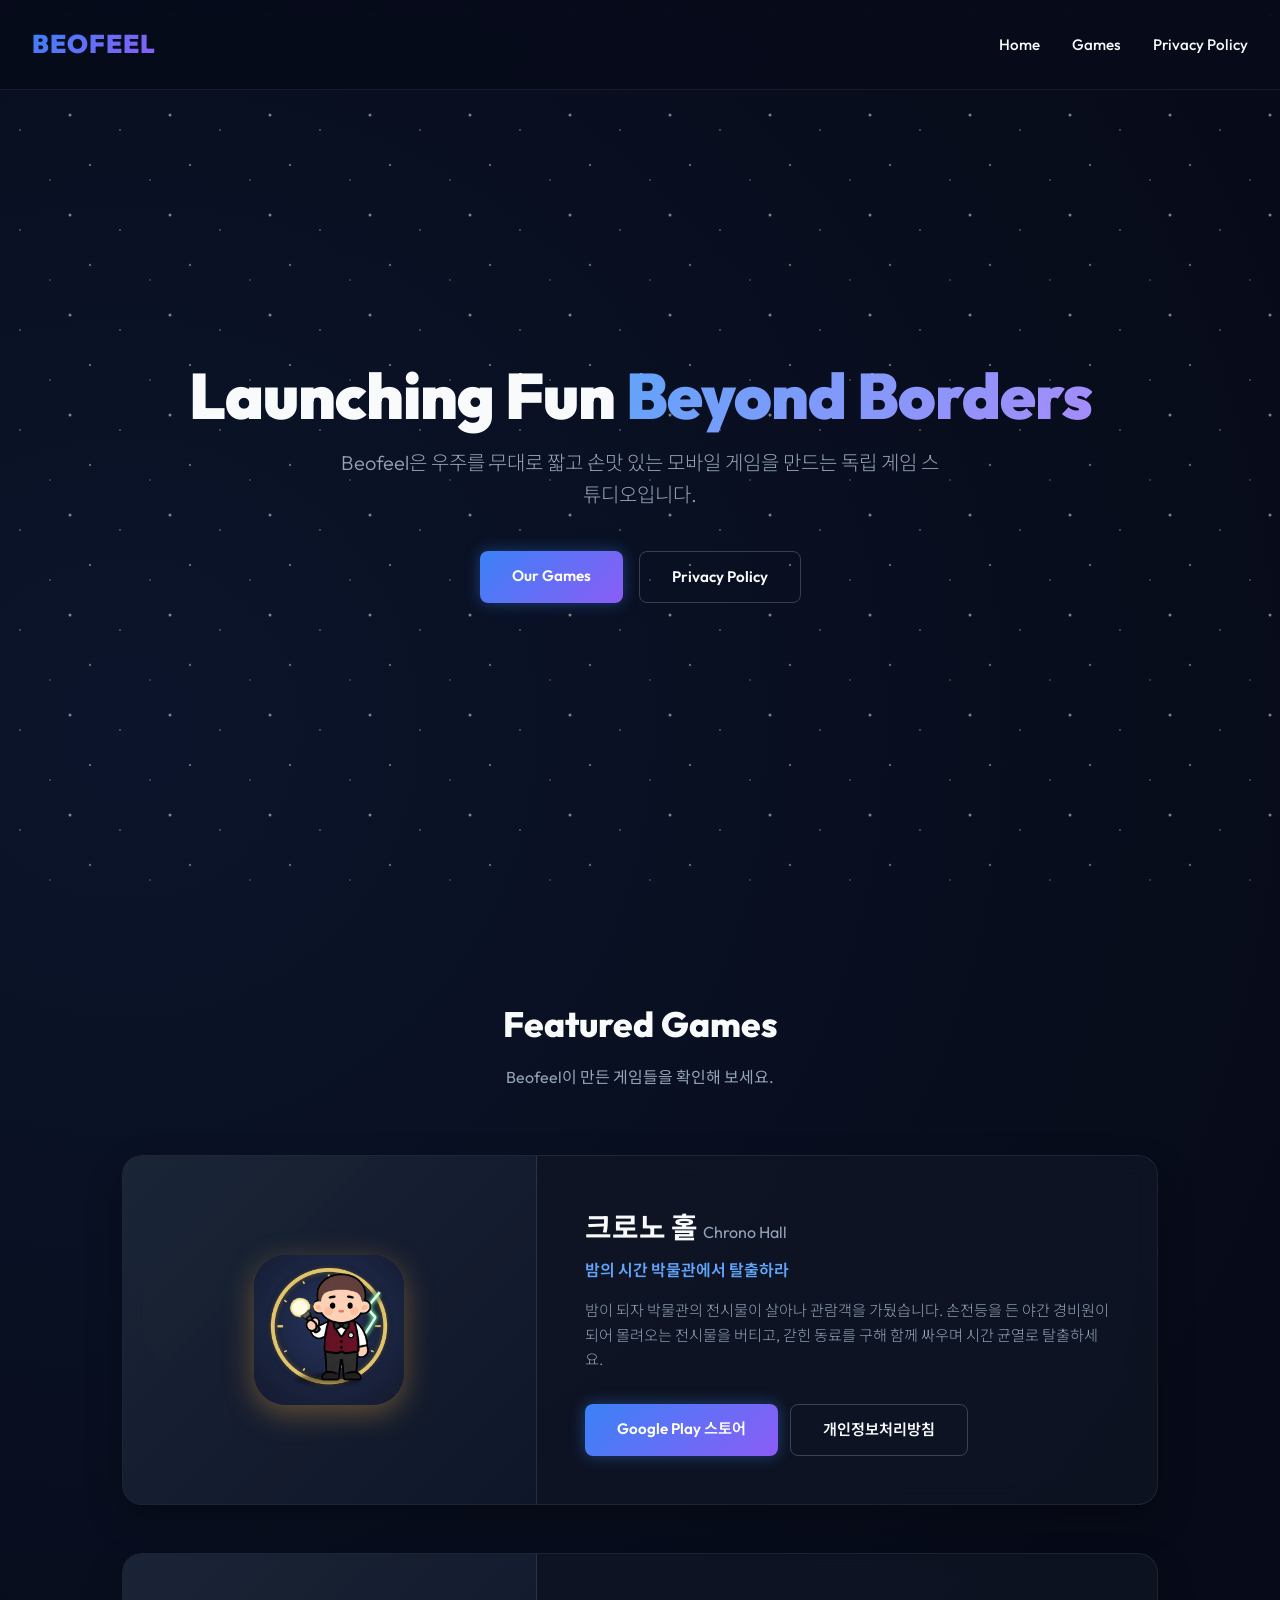
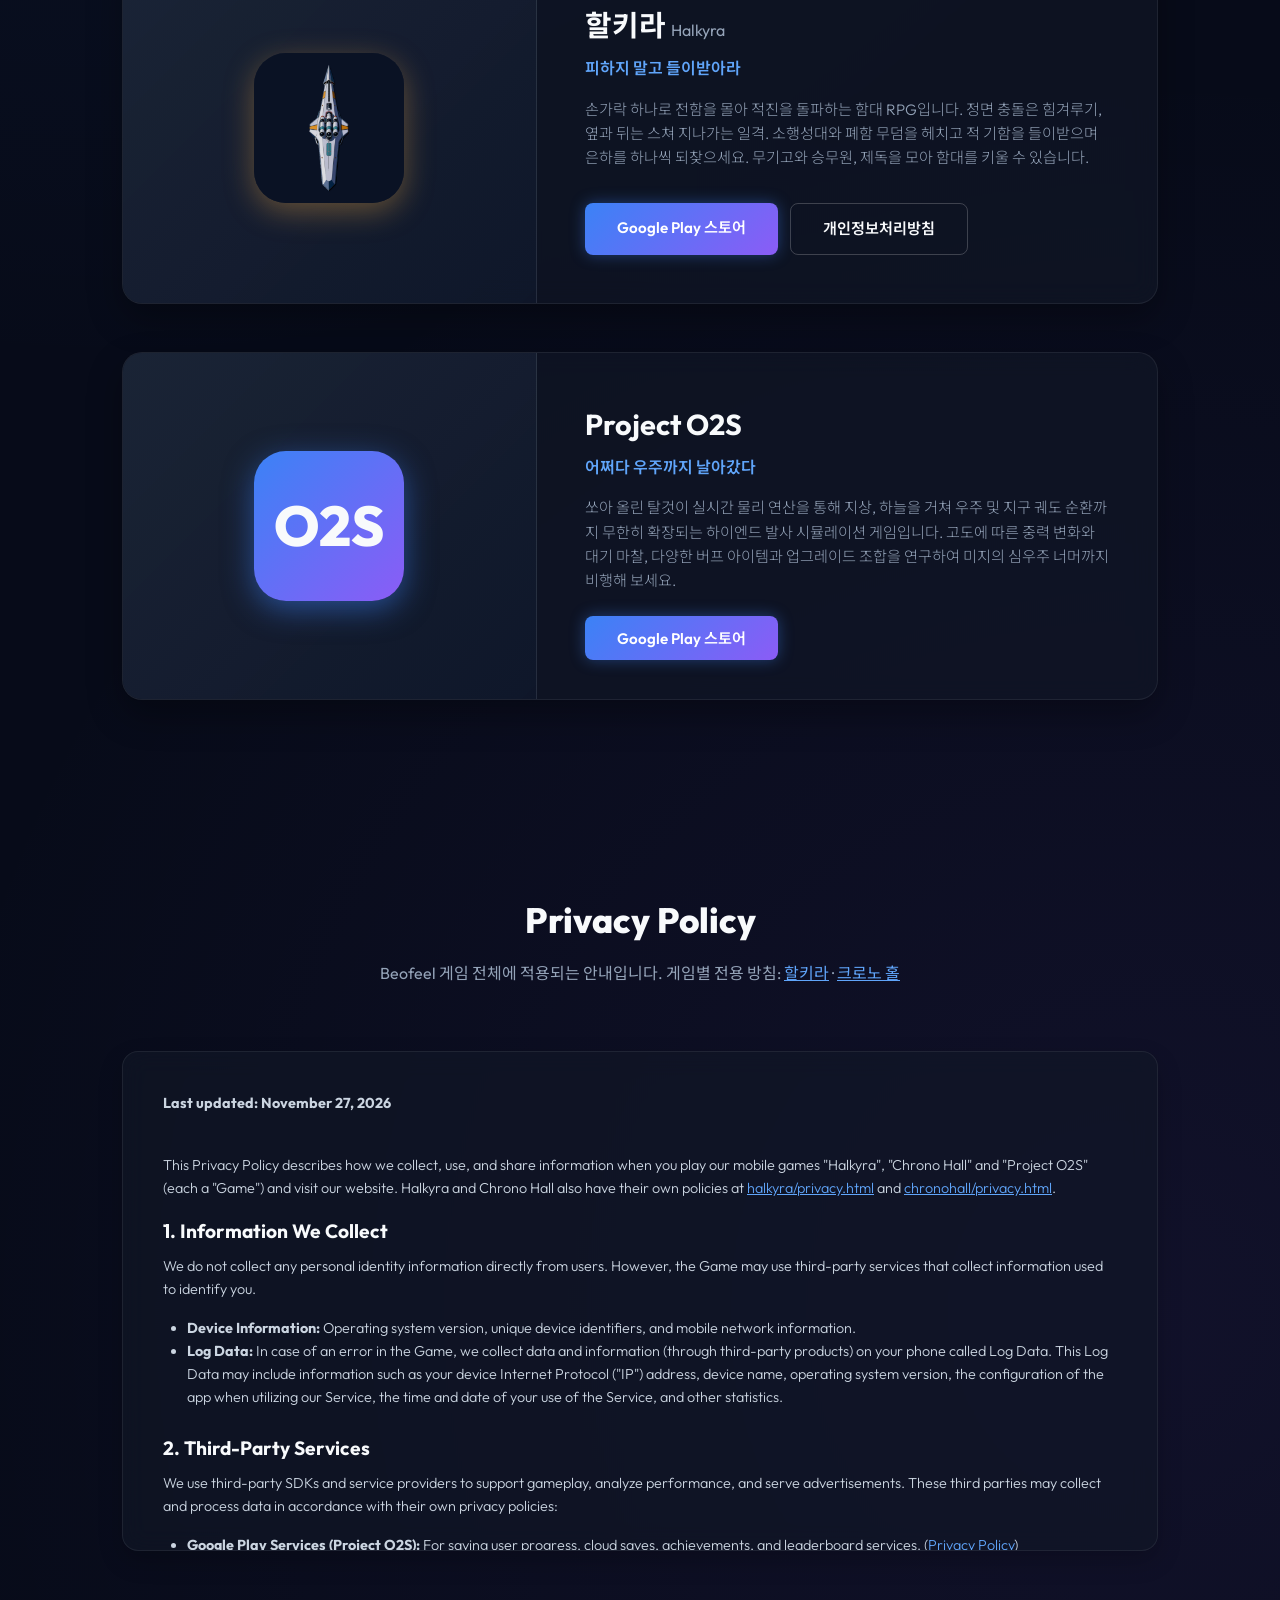
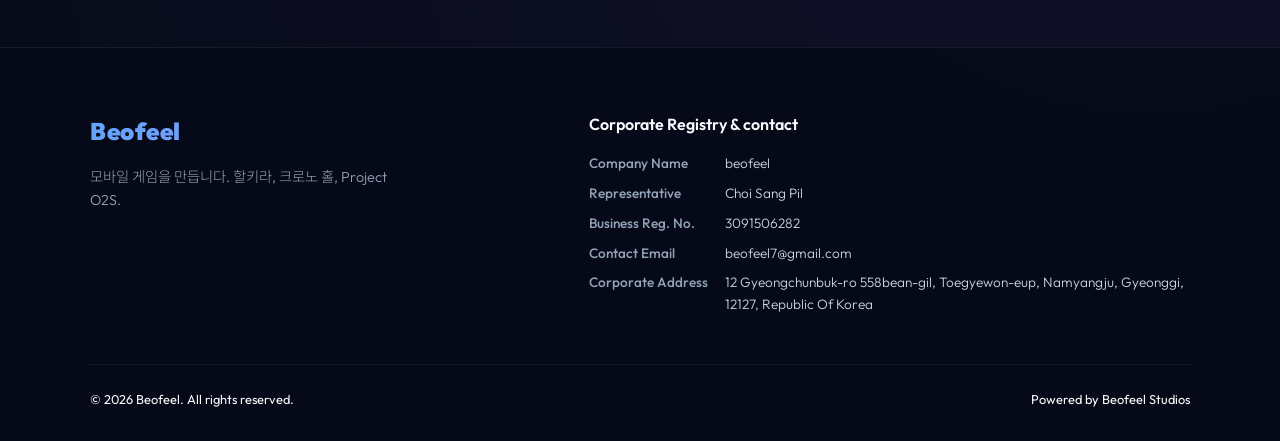
==== commit 8d859ce6: "Add Chrono Hall: /chronohall/ page and privacy policy, homepage card, common policy mentions it Co-A" ====
--- a/index.html
+++ b/index.html
@@ -7,8 +7,8 @@
   <title>Beofeel - Official Website</title>
   <!-- SEO Meta Tags -->
   <meta name="description"
-    content="Beofeel is an independent mobile game studio making space games: Halkyra (fleet ramming RPG) and Project O2S (cosmic launcher).">
-  <meta name="keywords" content="Beofeel, Halkyra, 할키라, Project O2S, Mobile Games, Indie Game, Space Game, Game Development">
+    content="Beofeel is an independent mobile game studio making mobile games: Halkyra (fleet ramming RPG), Chrono Hall (museum escape action) and Project O2S (cosmic launcher).">
+  <meta name="keywords" content="Beofeel, Halkyra, 할키라, Chrono Hall, 크로노 홀, Project O2S, Mobile Games, Indie Game, Space Game, Game Development">
   <meta name="author" content="Beofeel">
 
   <!-- Google Search Console Verification (Replace the content value with your token) -->
@@ -478,10 +478,29 @@
   <section id="games" class="section-container">
     <div class="section-header">
       <h2>Featured Games</h2>
-      <p>Beofeel이 만든 우주 게임들을 확인해 보세요.</p>
+      <p>Beofeel이 만든 게임들을 확인해 보세요.</p>
     </div>
 
     <div class="games-grid">
+      <!-- Game Card: Chrono Hall -->
+      <div class="game-card">
+        <div class="game-image">
+          <img src="chronohall/icon.png" alt="크로노 홀 아이콘" width="150" height="150" style="border-radius: 32px; box-shadow: 0 8px 30px rgba(255, 180, 70, 0.35);">
+        </div>
+        <div class="game-details">
+          <h3>크로노 홀 <span style="font-size: 1rem; color: var(--text-gray); font-weight: 400;">Chrono Hall</span></h3>
+          <p class="game-tagline">밤의 시간 박물관에서 탈출하라</p>
+          <p class="game-description">
+            밤이 되자 박물관의 전시물이 살아나 관람객을 가뒀습니다. 손전등을 든 야간 경비원이 되어 몰려오는 전시물을 버티고, 갇힌 동료를 구해 함께 싸우며 시간 균열로 탈출하세요.
+          </p>
+          <div style="display: flex; gap: 0.75rem; flex-wrap: wrap;">
+            <!-- 출시 뒤: href="https://play.google.com/store/apps/details?id=com.bof.chronohall" 로 바꾸고 onclick을 지운다 -->
+            <a href="#" class="btn btn-primary" onclick="alert('Google Play 출시 준비 중입니다.'); return false;">Google Play 스토어</a>
+            <a href="chronohall/privacy.html" class="btn btn-secondary">개인정보처리방침</a>
+          </div>
+        </div>
+      </div>
+
       <!-- Game Card: Halkyra -->
       <div class="game-card">
         <div class="game-image">
@@ -525,15 +544,16 @@
   <section id="privacy" class="section-container">
     <div class="section-header">
       <h2>Privacy Policy</h2>
-      <p>Beofeel 게임 전체에 적용되는 안내입니다. 할키라 전용 방침은 <a href="halkyra/privacy.html" style="color: #60a5fa;">여기</a>에 있습니다.</p>
+      <p>Beofeel 게임 전체에 적용되는 안내입니다. 게임별 전용 방침: <a href="halkyra/privacy.html" style="color: #60a5fa;">할키라</a> · <a href="chronohall/privacy.html" style="color: #60a5fa;">크로노 홀</a></p>
     </div>
 
     <div class="privacy-box">
-      <p><strong>Last updated: November 12, 2026</strong></p>
+      <p><strong>Last updated: November 27, 2026</strong></p>
       <br>
       <p>This Privacy Policy describes how we collect, use, and share information when you play our mobile games
-        "Halkyra" and "Project O2S" (each a "Game") and visit our website. Halkyra also has its own policy at
-        <a href="halkyra/privacy.html" style="color: #60a5fa;">halkyra/privacy.html</a>.</p>
+        "Halkyra", "Chrono Hall" and "Project O2S" (each a "Game") and visit our website. Halkyra and Chrono Hall also have their own policies at
+        <a href="halkyra/privacy.html" style="color: #60a5fa;">halkyra/privacy.html</a> and
+        <a href="chronohall/privacy.html" style="color: #60a5fa;">chronohall/privacy.html</a>.</p>
 
       <h3>1. Information We Collect</h3>
       <p>We do not collect any personal identity information directly from users. However, the Game may use third-party
@@ -594,7 +614,7 @@
     <div class="footer-content">
       <div class="footer-brand">
         <h4>Beofeel</h4>
-        <p>우주를 무대로 한 모바일 게임을 만듭니다. 할키라, Project O2S.</p>
+        <p>모바일 게임을 만듭니다. 할키라, 크로노 홀, Project O2S.</p>
       </div>
       <div class="footer-info">
         <h5>Corporate Registry & contact</h5>
